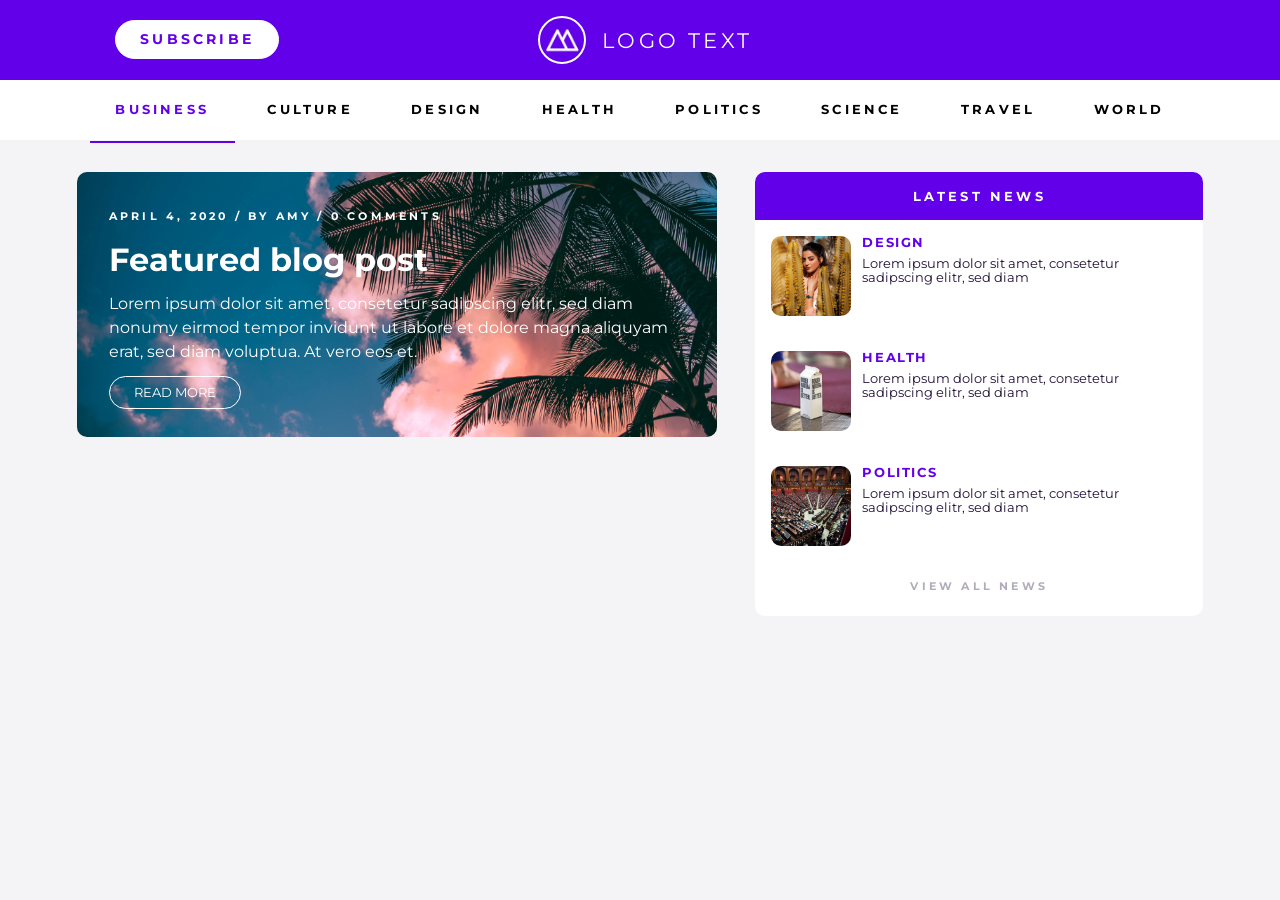
==== blog.html @ 8c1d8719 "content: featured blog post, latest news" ====
<!DOCTYPE html>
<html lang="en" dir="ltr">
  <head>
    <meta charset="utf-8">
    <title></title>
    <link rel="stylesheet" href="blog.css">
    <link href="https://fonts.googleapis.com/css2?family=Montserrat&display=swap" rel="stylesheet">
  </head>
  <body>
    <header>
      <div class="subscribe">
        <a href="#">Subscribe</a>
      </div>
        <div class="logo-text">
          <img id="logo" src="assets/logo.png" alt="logo">
          <h1>Logo Text</h1>
        </div>
    </header>
    <nav>
      <a class="current" href="#">Business</a>
      <a href="#">Culture</a>
      <a href="#">Design</a>
      <a href="#">Health</a>
      <a href="#">Politics</a>
      <a href="#">Science</a>
      <a href="#">Travel</a>
      <a href="#">World</a>
    </nav>
    <div class="content">
      <div class="featured-blog-post">
        <p class="uppercase">April 4, 2020 / By Amy / 0 Comments</p>
        <h2>Featured blog post</h2>
        <p>Lorem ipsum dolor sit amet, consetetur sadipscing elitr, sed diam nonumy eirmod tempor invidunt ut labore et dolore magna aliquyam erat, sed diam voluptua. At vero eos et.</p>
        <a href="#">Read More</a>
      </div>
      <div class="latest-news">
        <h2>Latest News</h2>
        <div class="design">
          <img src="assets/younes-barri-zsHPnX2zstw-unsplash.jpg" alt="">
          <div class="design-content">
            <h3>Design</h3>
            <p>Lorem ipsum dolor sit amet, consetetur sadipscing elitr, sed diam</p>
          </div>
        </div>
        <div class="health">
          <img src="assets/boxed-water-is-better-cXJCpV2Jv1Y-unsplash.jpg" alt="">
          <div class="health-content">
            <h3>Health</h3>
            <p>Lorem ipsum dolor sit amet, consetetur sadipscing elitr, sed diam</p>
          </div
        </div>
        <div class="politics">
          <img src="assets/marco-oriolesi-wqLGlhjr6Og-unsplash.jpg" alt="">
          <div class="politics-content">
            <h3>Politics</h3>
            <p>Lorem ipsum dolor sit amet, consetetur sadipscing elitr, sed diam</p>
          </div>
        </div>
        <a href="#">View all news</a>
      </div>
    </div>
    <footer>

    </footer>
  </body>
</html>
---- blog.css ----
/*==========CSS RESET==========*/
html, body, div, span, applet, object, iframe,
h1, h2, h3, h4, h5, h6, p, blockquote, pre,
a, abbr, acronym, address, big, cite, code,
del, dfn, em, img, ins, kbd, q, s, samp,
small, strike, strong, sub, sup, tt, var,
b, u, i, center,
dl, dt, dd, ol, ul, li,
fieldset, form, label, legend,
table, caption, tbody, tfoot, thead, tr, th, td,
article, aside, canvas, details, embed,
figure, figcaption, footer, header, hgroup,
menu, nav, output, ruby, section, summary,
time, mark, audio, video {
	margin: 0;
	padding: 0;
	border: 0;
	font-size: 100%;
	font: inherit;
	vertical-align: baseline;
}
/* HTML5 display-role reset for older browsers */
article, aside, details, figcaption, figure,
footer, header, hgroup, menu, nav, section {
	display: block;
}
body {
	line-height: 1;
}
ol, ul {
	list-style: none;
}
blockquote, q {
	quotes: none;
}
blockquote:before, blockquote:after,
q:before, q:after {
	content: '';
	content: none;
}
table {
	border-collapse: collapse;
	border-spacing: 0;
}
/*==========OTHER==========*/
* {
	box-sizing: border-box;
}
body {
	font-family: 'Montserrat', sans-serif;
	background-color: #F4F3F5;
	color: #211138;
}
a {
	text-decoration: none;
}
/*==========HEADER==========*/
header {
  background-color: #6200EA;
  height: 80px;
  width: 100vw;
  color: white;
	text-transform: uppercase;
	text-align: center;
	display: table;
	letter-spacing: 0.2rem;
}
.logo-text {
	width: 14rem;
	height: 3rem;
	font-size: 1.3rem;
	position: absolute;
	left: calc(50vw - 7rem);
	top: 16px;
}
#logo {
	height: 3rem;
	width: 3rem;
	border: 2px solid white;
	border-radius: 50%;
	display: inline-block;
	float: left;
	margin-left: 10px;
}
.logo-text h1 {
	display: inline-block;
	float: right;
	margin-top: 15px;
	margin-left: 10px;
}
.subscribe a {
	border: 1px solid white;
	background-color: white;
	border-radius: 2rem;
	padding: 0.7rem 1.5rem;
	font-size: 0.9rem;
	float: left;
	color: #6200EA;
	font-weight: bold;
}
.subscribe {
	position: absolute;
	top: 20px;
	left: 9vw;
}
@media screen and (max-width: 1200px) {
	.subscribe {
		left: 1rem;
	}
}
/*==========NAV==========*/
nav {
	height: 60px;
	width: 100vw;
	text-align: center;
	text-transform: uppercase;
	font-size: 0.8rem;
	padding-top: 1.5rem;
	font-weight: bold;
	letter-spacing: 0.2rem;
	background-color: white;
}
nav a {
	color: black;
	padding: 1.5rem 2vw;
}
.current {
	color: #6200EA;
	border-bottom: 2px solid #6200EA;
}
@media screen and (max-width: 1000px) {
	nav a {
		padding: 1.3rem 1vw;
		letter-spacing: 0.1rem;
		font-size: 0.7rem;
	}
}
/*==========CONTENT==========*/
.content {
	padding-top: 2rem;
	width: 88vw;
	margin: auto;
}
.featured-blog-post {
	background: url("assets/roberto-nickson-5ui0tfMC5ts-unsplash.jpg") center center no-repeat;
	background-size: cover;
	width: 50vw;
	padding: 2rem;
	border-radius: 10px;
	color: white;
	line-height: 1.5rem;
	display: inline-block;
}
.featured-blog-post h2 {
	font-weight: bold;
	font-size: 2rem;
	margin: 1rem 0;
	line-height: 2rem;
}
.featured-blog-post a {
	color: white;
	border: 1px solid white;
	border-radius: 2rem;
	padding: 0.5rem 1.5rem;
	text-transform: uppercase;
	font-size: 0.8rem;
}
.featured-blog-post p {
	margin-bottom: 1rem;
}
.uppercase {
	text-transform: uppercase;
	font-weight: bold;
	font-size: 0.7rem;
	letter-spacing: 0.2rem;
}
.latest-news {
	float: right;
	background-color: white;
	border-radius: 10px;
	width: 35vw;
}
.latest-news img {
	width: 5rem;
	border-radius: 10px;
	display: inline-block;
	margin: 1rem;
	margin-right: 0;
}
.latest-news h2 {
	background-color: #6200EA;
	height: 3rem;
	border-top-left-radius: 10px;
	border-top-right-radius: 10px;
	text-align: center;
	color: white;
	text-transform: uppercase;
	font-size: 0.8rem;
	letter-spacing: 0.2rem;
	font-weight: bold;
	padding-top: 1.2rem;
}
.design-content, .health-content, .politics-content {
	display: inline-block;
	width: calc(35vw - 8rem);
	margin: 1rem 1rem 0 0.7rem;
	font-size: 0.8rem;
	position: absolute;
	top: 0;
	line-height: 0.9rem;
}
.latest-news h3 {
	color: #6200EA;
	text-transform: uppercase;
	font-weight: bold;
	font-size: 0.8rem;
	letter-spacing: 0.1rem;
	margin-bottom: 0.4rem;
}
.design, .health, .politics {
	position: relative;
}
.latest-news a {
	text-align: center;
	display: block;
	margin: 1rem 0 1.5rem;
	text-transform: uppercase;
	font-size: 0.7rem;
	font-weight: bold;
	letter-spacing: 0.2rem;
	color: #B2ACBA;
}
@media screen and (min-width: 1350px) {
	.featured-blog-post {
		margin-left: 7rem;
		width: 45vw;
	}
	.latest-news {
		margin-right: 7rem;
		width: 25vw;
		margin-left: 1rem;
	}
	.latest-news img {
		width: 7rem;
	}
	.design-content, .health-content, .politics-content {
		font-size: 1rem;
		width: calc(25vw - 10rem);
		line-height: 1.1rem;
	}
}
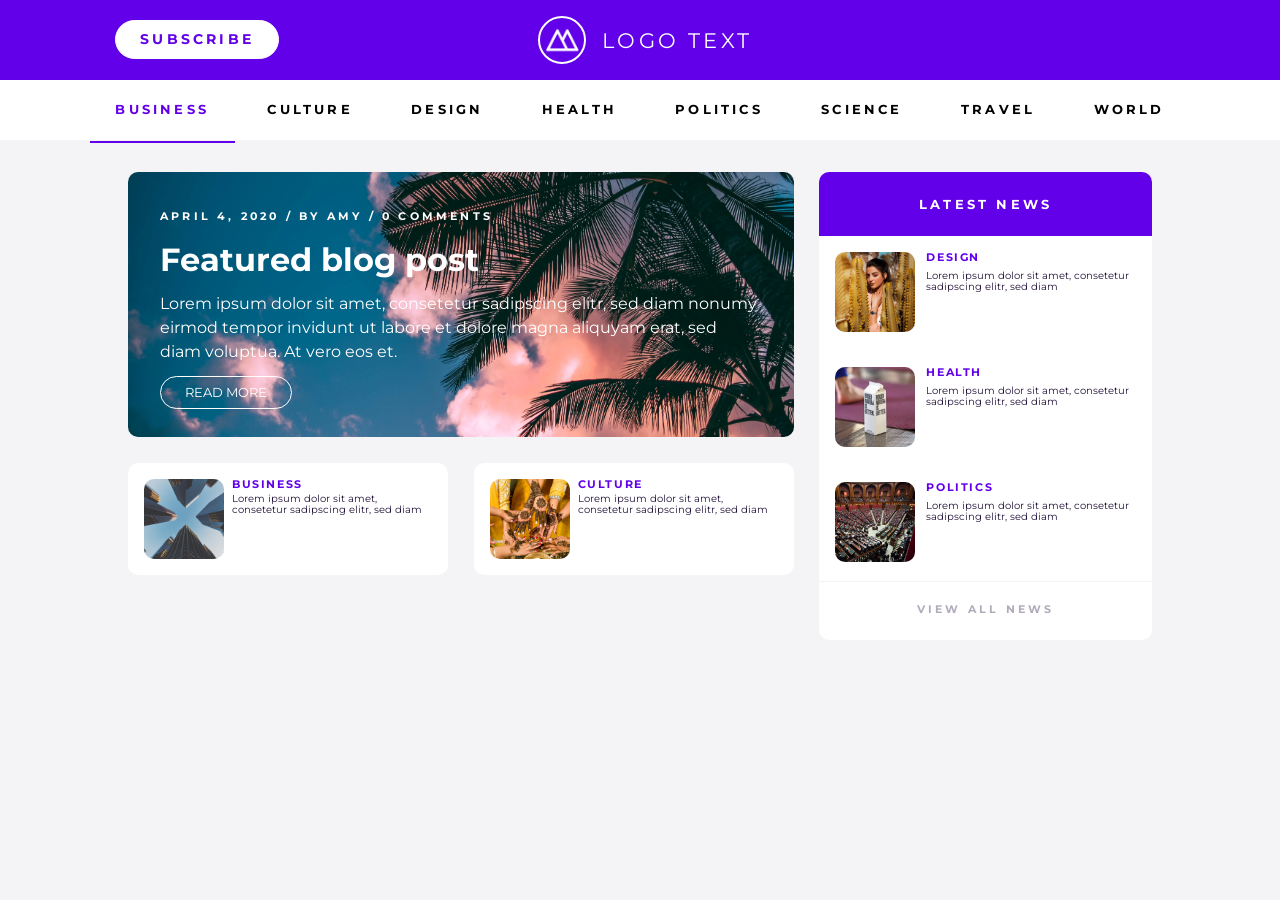
==== commit 9cb15ad7: "Content: Business and Culture" ====
--- a/blog.html
+++ b/blog.html
@@ -59,6 +59,22 @@
         <a href="#">View all news</a>
       </div>
     </div>
+    <div class="business-culture">
+      <div class="business">
+        <img src="assets/samson-ZGjbiukp_-A-unsplash.jpg" alt="">
+        <div class="business-content">
+          <h3>Business</h3>
+          <p>Lorem ipsum dolor sit amet, consetetur sadipscing elitr, sed diam</p>
+        </div>
+      </div>
+      <div class="culture">
+        <img src="assets/vitaliy-lyubezhanin-gfVofr15ICc-unsplash.jpg" alt="">
+        <div class="culture-content">
+          <h3>Culture</h3>
+          <p>Lorem ipsum dolor sit amet, consetetur sadipscing elitr, sed diam</p>
+        </div>
+      </div>
+    </div>
     <footer>
 
     </footer>
--- a/blog.css
+++ b/blog.css
@@ -138,13 +138,13 @@
 /*==========CONTENT==========*/
 .content {
 	padding-top: 2rem;
-	width: 88vw;
+	width: 80vw;
 	margin: auto;
 }
 .featured-blog-post {
 	background: url("assets/roberto-nickson-5ui0tfMC5ts-unsplash.jpg") center center no-repeat;
 	background-size: cover;
-	width: 50vw;
+	width: 52vw;
 	padding: 2rem;
 	border-radius: 10px;
 	color: white;
@@ -178,7 +178,7 @@
 	float: right;
 	background-color: white;
 	border-radius: 10px;
-	width: 35vw;
+	width: 26vw;
 }
 .latest-news img {
 	width: 5rem;
@@ -189,7 +189,7 @@
 }
 .latest-news h2 {
 	background-color: #6200EA;
-	height: 3rem;
+	height: 4rem;
 	border-top-left-radius: 10px;
 	border-top-right-radius: 10px;
 	text-align: center;
@@ -198,22 +198,22 @@
 	font-size: 0.8rem;
 	letter-spacing: 0.2rem;
 	font-weight: bold;
-	padding-top: 1.2rem;
+	padding-top: 1.7rem;
 }
 .design-content, .health-content, .politics-content {
 	display: inline-block;
 	width: calc(35vw - 8rem);
 	margin: 1rem 1rem 0 0.7rem;
-	font-size: 0.8rem;
+	font-size: 0.6rem;
 	position: absolute;
 	top: 0;
-	line-height: 0.9rem;
+	line-height: 0.7rem;
 }
 .latest-news h3 {
 	color: #6200EA;
 	text-transform: uppercase;
 	font-weight: bold;
-	font-size: 0.8rem;
+	font-size: 0.7rem;
 	letter-spacing: 0.1rem;
 	margin-bottom: 0.4rem;
 }
@@ -223,29 +223,91 @@
 .latest-news a {
 	text-align: center;
 	display: block;
-	margin: 1rem 0 1.5rem;
+	margin: 0 0 1.5rem;
 	text-transform: uppercase;
 	font-size: 0.7rem;
 	font-weight: bold;
 	letter-spacing: 0.2rem;
 	color: #B2ACBA;
+	border-top: 1px solid #F4F3F5;
+	padding-top: 1.4rem;
+}
+.latest-news p {
+	width: calc(26vw - 8rem);
+}
+.business-culture {
+	width: 52vw;
+	margin-top: 2vw;
+}
+.business, .culture {
+	background-color: #FFFFFF;
+	width: 25vw;
+	height: 7rem;
+	display: inline-block;
+	padding: 1rem;
+	border-radius: 10px;
+	position: relative;
+}
+.business-content, .culture-content {
+	display: inline-block;
+	width: calc(25vw - 8rem);
+	position: absolute;
+	top: 1rem;
+	font-size: 0.6rem;
+	margin-left: 0.5rem;
+	line-height: 0.7rem;
+}
+.culture {
+	float: right;
+}
+.business img, .culture img {
+	width: 5rem;
+	border-radius: 10px;
+	display: inline-block;
+}
+.business-culture h3 {
+	color: #6200EA;
+	text-transform: uppercase;
+	font-weight: bold;
+	font-size: 0.7rem;
+	letter-spacing: 0.1rem;
+	margin-bottom: 0.2rem;
 }
 @media screen and (min-width: 1350px) {
+	.content {
+		width: 67vw;
+	}
 	.featured-blog-post {
-		margin-left: 7rem;
-		width: 45vw;
+		width: 44vw;
 	}
 	.latest-news {
-		margin-right: 7rem;
-		width: 25vw;
-		margin-left: 1rem;
-	}
-	.latest-news img {
+		width: 22vw
+	}
+	.latest-news img, .business-culture img {
 		width: 7rem;
+	}
+	.latest-news p {
+		width: calc(22vw - 10rem);
 	}
 	.design-content, .health-content, .politics-content {
 		font-size: 1rem;
-		width: calc(25vw - 10rem);
-		line-height: 1.1rem;
-	}
-}
+		line-height: 1.2rem;
+	}
+	.business-culture {
+		width: 44vw;
+		margin-top: 1vw;
+	}
+	.business, .culture {
+		width: 21vw;
+		height: 9rem;
+	}
+	.business-content, .culture-content {
+		width: calc(21vw - 10rem);
+		font-size: 1rem;
+		line-height: 1.2rem;
+	}
+	.latest-news h3, .business-culture h3 {
+		font-size: 0.8rem;
+		margin-bottom: 1rem;
+	}
+}
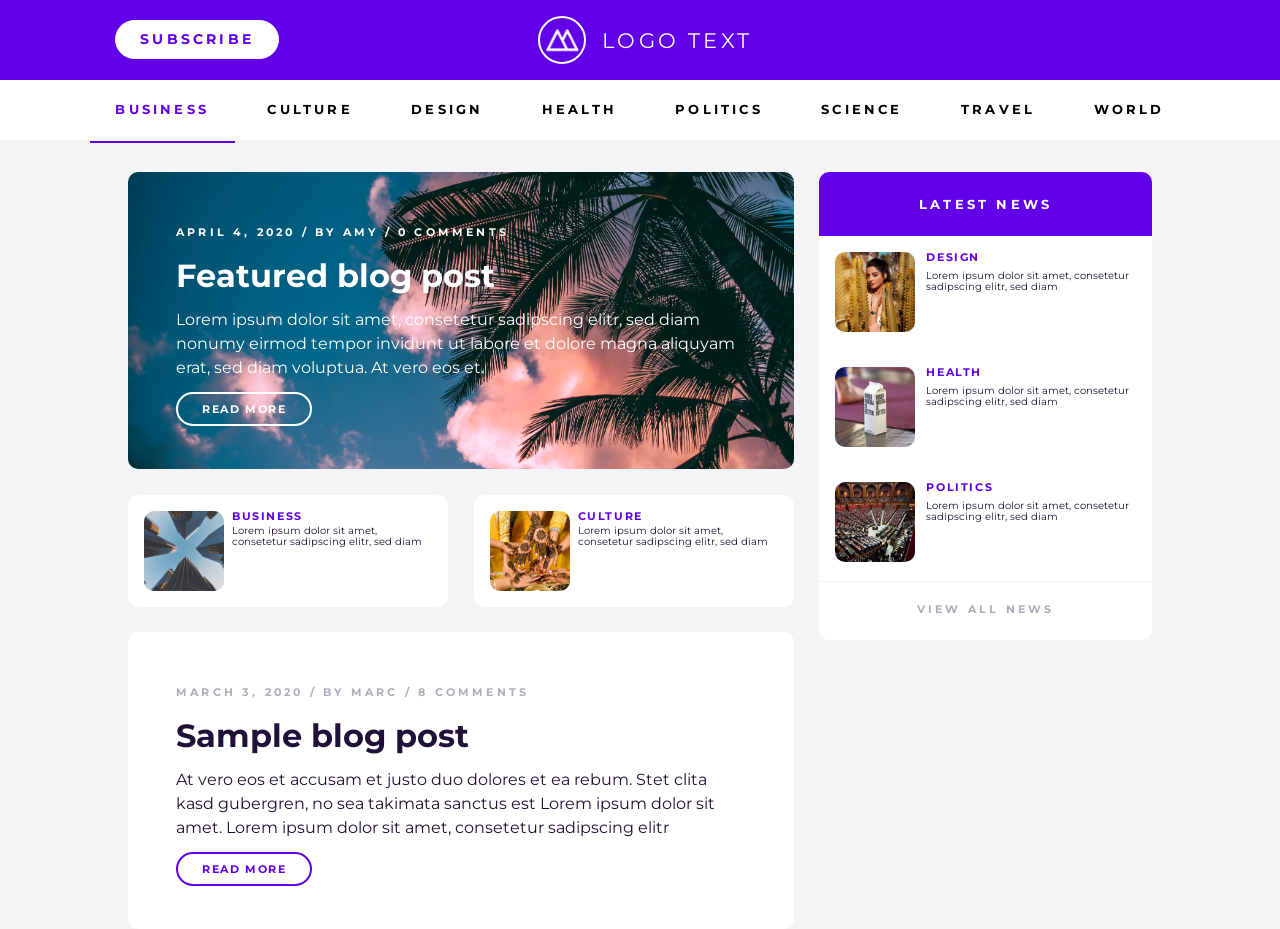
==== commit 70bbcbcb: "Content: Sample blog post" ====
--- a/blog.html
+++ b/blog.html
@@ -75,6 +75,12 @@
         </div>
       </div>
     </div>
+    <div class="sample-blog">
+      <p class="uppercase">March 3, 2020 / by Marc / 8 Comments</p>
+      <h2>Sample blog post</h2>
+      <p>At vero eos et accusam et justo duo dolores et ea rebum. Stet clita kasd gubergren, no sea takimata sanctus est Lorem ipsum dolor sit amet. Lorem ipsum dolor sit amet, consetetur sadipscing elitr</p>
+      <a href="#">Read More</a>
+    </div>
     <footer>
 
     </footer>
--- a/blog.css
+++ b/blog.css
@@ -141,11 +141,12 @@
 	width: 80vw;
 	margin: auto;
 }
+	/*-----FEATURED BLOG POST-----*/
 .featured-blog-post {
 	background: url("assets/roberto-nickson-5ui0tfMC5ts-unsplash.jpg") center center no-repeat;
 	background-size: cover;
 	width: 52vw;
-	padding: 2rem;
+	padding: 3rem;
 	border-radius: 10px;
 	color: white;
 	line-height: 1.5rem;
@@ -159,11 +160,13 @@
 }
 .featured-blog-post a {
 	color: white;
-	border: 1px solid white;
+	border: 2px solid white;
 	border-radius: 2rem;
 	padding: 0.5rem 1.5rem;
 	text-transform: uppercase;
-	font-size: 0.8rem;
+	font-size: 0.7rem;
+	font-weight: bold;
+	letter-spacing: 0.1rem;
 }
 .featured-blog-post p {
 	margin-bottom: 1rem;
@@ -174,6 +177,7 @@
 	font-size: 0.7rem;
 	letter-spacing: 0.2rem;
 }
+		/*-----LATEST NEWS-----*/
 .latest-news {
 	float: right;
 	background-color: white;
@@ -235,6 +239,7 @@
 .latest-news p {
 	width: calc(26vw - 8rem);
 }
+		/*-----BUSINESS AND CULTURE-----*/
 .business-culture {
 	width: 52vw;
 	margin-top: 2vw;
@@ -273,11 +278,44 @@
 	letter-spacing: 0.1rem;
 	margin-bottom: 0.2rem;
 }
+		/*-----SAMPLE BLOG POST-----*/
+.sample-blog {
+	background-color: white;
+	border-radius: 10px;
+	padding: 3rem;
+	width: 52vw;
+	margin-top: 2vw;
+	line-height: 1.5rem;
+	display: inline-block;
+}
+.sample-blog h2 {
+	font-weight: bold;
+	font-size: 2rem;
+	margin: 1rem 0;
+	line-height: 2rem;
+}
+.sample-blog a {
+	color: #6200EA;
+	border: 2px solid #6200EA;
+	border-radius: 2rem;
+	padding: 0.5rem 1.5rem;
+	text-transform: uppercase;
+	font-size: 0.7rem;
+	font-weight: bold;
+	letter-spacing: 0.1rem;
+}
+.sample-blog p {
+	margin-bottom: 1rem;
+}
+.sample-blog .uppercase {
+	color: #B2ACBA;
+}
+		/*-----MEDIA QUERY-----*/
 @media screen and (min-width: 1350px) {
 	.content {
 		width: 67vw;
 	}
-	.featured-blog-post {
+	.featured-blog-post, .sample-blog {
 		width: 44vw;
 	}
 	.latest-news {
@@ -290,24 +328,33 @@
 		width: calc(22vw - 10rem);
 	}
 	.design-content, .health-content, .politics-content {
-		font-size: 1rem;
-		line-height: 1.2rem;
+		font-size: 0.9rem;
+		line-height: 1.1rem;
 	}
 	.business-culture {
 		width: 44vw;
 		margin-top: 1vw;
 	}
 	.business, .culture {
-		width: 21vw;
+		width: 21.5vw;
 		height: 9rem;
 	}
 	.business-content, .culture-content {
 		width: calc(21vw - 10rem);
-		font-size: 1rem;
-		line-height: 1.2rem;
+		font-size: 0.9rem;
+		line-height: 1.1rem;
 	}
 	.latest-news h3, .business-culture h3 {
 		font-size: 0.8rem;
 		margin-bottom: 1rem;
 	}
-}
+	.sample-blog {
+		margin-top: 1vw;
+	}
+}
+@media screen and (min-width: 1733px) {
+	.design-content, .health-content, .politics-content, .business-content, .culture-content {
+		font-size: 1rem;
+		line-height: 1.2rem;
+	}
+}
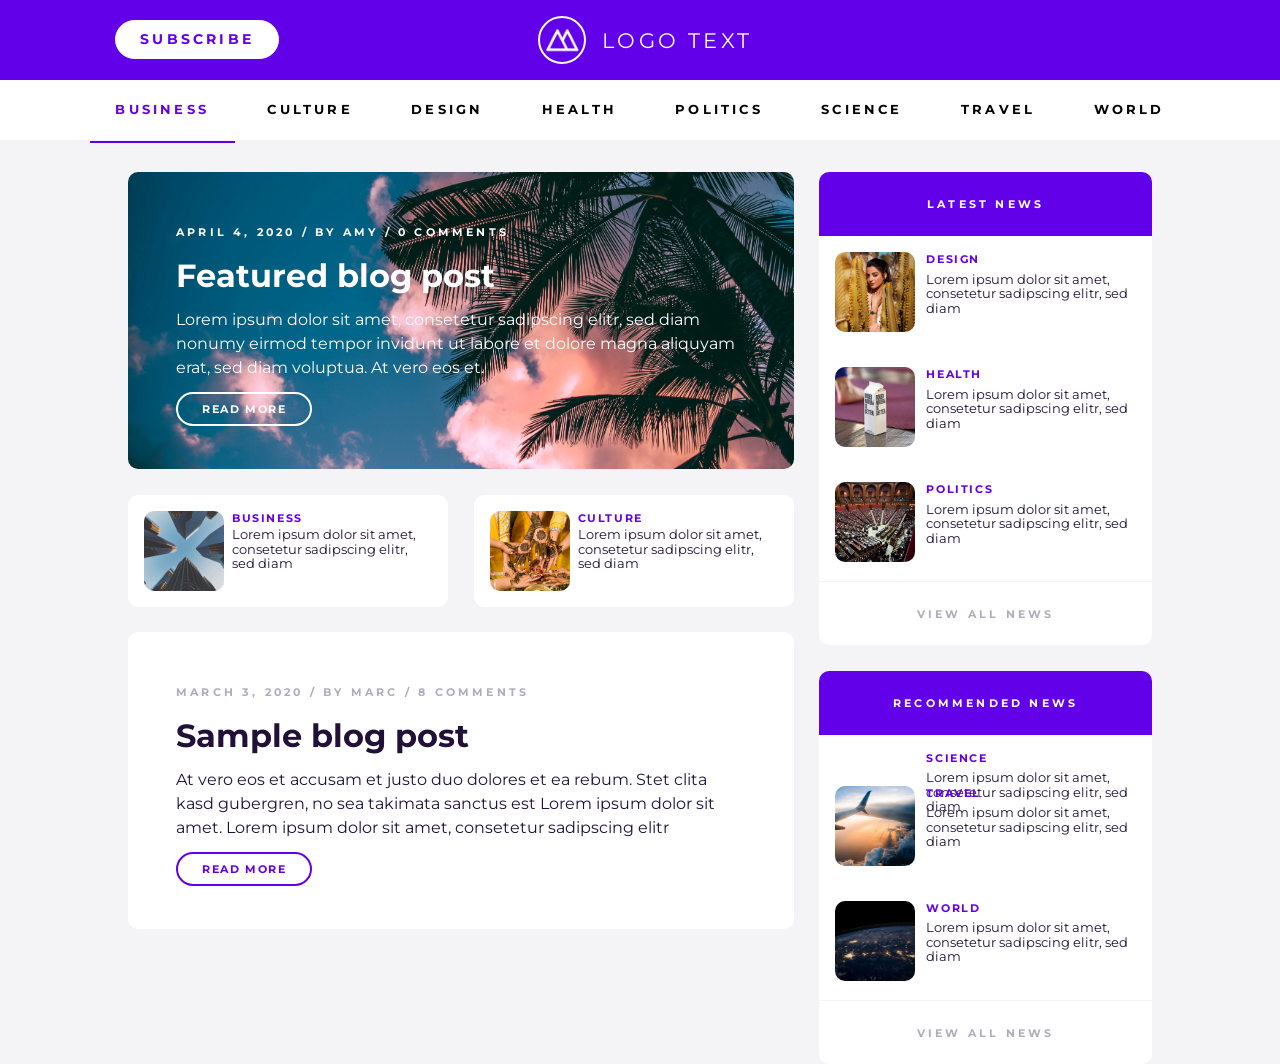
==== commit cf686c05: "Content: Recommended News" ====
--- a/blog.html
+++ b/blog.html
@@ -81,6 +81,32 @@
       <p>At vero eos et accusam et justo duo dolores et ea rebum. Stet clita kasd gubergren, no sea takimata sanctus est Lorem ipsum dolor sit amet. Lorem ipsum dolor sit amet, consetetur sadipscing elitr</p>
       <a href="#">Read More</a>
     </div>
+    <div class="recommended-news">
+      <h2>Recommended News</h2>
+      <div class="science">
+        <img src="assets/hal-gatewood-OgvqXGL7XO4-unsplash.jpg" alt="">
+        <div class="science-content">
+          <h3>Science</h3>
+          <p>Lorem ipsum dolor sit amet, consetetur sadipscing elitr, sed diam</p>
+        </div>
+      </div>
+      <div class="travel">
+        <img src="assets/tom-barrett-M0AWNxnLaMw-unsplash.jpg" alt="">
+        <div class="travel-content">
+          <h3>Travel</h3>
+          <p>Lorem ipsum dolor sit amet, consetetur sadipscing elitr, sed diam</p>
+        </div
+      </div>
+      <div class="world">
+        <img src="assets/nasa-Q1p7bh3SHj8-unsplash.jpg" alt="">
+        <div class="world-content">
+          <h3>World</h3>
+          <p>Lorem ipsum dolor sit amet, consetetur sadipscing elitr, sed diam</p>
+        </div>
+      </div>
+      <a href="#">View all news</a>
+    </div>
+  </div>
     <footer>
 
     </footer>
--- a/blog.css
+++ b/blog.css
@@ -199,7 +199,7 @@
 	text-align: center;
 	color: white;
 	text-transform: uppercase;
-	font-size: 0.8rem;
+	font-size: 0.7rem;
 	letter-spacing: 0.2rem;
 	font-weight: bold;
 	padding-top: 1.7rem;
@@ -208,10 +208,10 @@
 	display: inline-block;
 	width: calc(35vw - 8rem);
 	margin: 1rem 1rem 0 0.7rem;
-	font-size: 0.6rem;
+	font-size: 0.8rem;
 	position: absolute;
 	top: 0;
-	line-height: 0.7rem;
+	line-height: 0.9rem;
 }
 .latest-news h3 {
 	color: #6200EA;
@@ -225,16 +225,18 @@
 	position: relative;
 }
 .latest-news a {
-	text-align: center;
+	height: 4rem;
 	display: block;
-	margin: 0 0 1.5rem;
-	text-transform: uppercase;
-	font-size: 0.7rem;
-	font-weight: bold;
-	letter-spacing: 0.2rem;
+	border-bottom-left-radius: 10px;
+	border-bottom-right-radius: 10px;
+	text-align: center;
 	color: #B2ACBA;
+	text-transform: uppercase;
+	font-size: 0.7rem;
+	letter-spacing: 0.2rem;
+	font-weight: bold;
+	padding-top: 1.7rem;
 	border-top: 1px solid #F4F3F5;
-	padding-top: 1.4rem;
 }
 .latest-news p {
 	width: calc(26vw - 8rem);
@@ -243,6 +245,7 @@
 .business-culture {
 	width: 52vw;
 	margin-top: 2vw;
+	float: left;
 }
 .business, .culture {
 	background-color: #FFFFFF;
@@ -258,9 +261,9 @@
 	width: calc(25vw - 8rem);
 	position: absolute;
 	top: 1rem;
-	font-size: 0.6rem;
+	font-size: 0.8rem;
 	margin-left: 0.5rem;
-	line-height: 0.7rem;
+	line-height: 0.9rem;
 }
 .culture {
 	float: right;
@@ -287,6 +290,7 @@
 	margin-top: 2vw;
 	line-height: 1.5rem;
 	display: inline-block;
+	float: left;
 }
 .sample-blog h2 {
 	font-weight: bold;
@@ -309,6 +313,72 @@
 }
 .sample-blog .uppercase {
 	color: #B2ACBA;
+}
+		/*-----RECOMMENDED NEWS-----*/
+.recommended-news {
+	display: inline-block;
+	float: right;
+	background-color: white;
+	border-radius: 10px;
+	width: 26vw;
+	margin-top: 2vw;
+}
+.recommended-news img {
+	width: 5rem;
+	border-radius: 10px;
+	display: inline-block;
+	margin: 1rem;
+	margin-right: 0;
+}
+.recommended-news h2 {
+	background-color: #6200EA;
+	height: 4rem;
+	border-top-left-radius: 10px;
+	border-top-right-radius: 10px;
+	text-align: center;
+	color: white;
+	text-transform: uppercase;
+	font-size: 0.7rem;
+	letter-spacing: 0.2rem;
+	font-weight: bold;
+	padding-top: 1.7rem;
+}
+.science-content, .travel-content, .world-content {
+	display: inline-block;
+	width: calc(35vw - 8rem);
+	margin: 1rem 1rem 0 0.7rem;
+	font-size: 0.8rem;
+	position: absolute;
+	top: 0;
+	line-height: 0.9rem;
+}
+.recommended-news h3 {
+	color: #6200EA;
+	text-transform: uppercase;
+	font-weight: bold;
+	font-size: 0.7rem;
+	letter-spacing: 0.1rem;
+	margin-bottom: 0.4rem;
+}
+.science, .travel, .world {
+	position: relative;
+}
+.recommended-news a {
+	height: 4rem;
+	display: block;
+	border-bottom-left-radius: 10px;
+	border-bottom-right-radius: 10px;
+	text-align: center;
+	color: #B2ACBA;
+	text-transform: uppercase;
+	font-size: 0.7rem;
+	letter-spacing: 0.2rem;
+	font-weight: bold;
+	padding-top: 1.7rem;
+	border-top: 1px solid #F4F3F5;
+}
+.recommended-news p {
+	width: calc(26vw - 8rem);
 }
 		/*-----MEDIA QUERY-----*/
 @media screen and (min-width: 1350px) {
@@ -318,16 +388,16 @@
 	.featured-blog-post, .sample-blog {
 		width: 44vw;
 	}
-	.latest-news {
+	.latest-news, .recommended-news {
 		width: 22vw
 	}
-	.latest-news img, .business-culture img {
+	.latest-news img, .business-culture img, .recommended-news img {
 		width: 7rem;
 	}
-	.latest-news p {
+	.latest-news p, .recommended-news p {
 		width: calc(22vw - 10rem);
 	}
-	.design-content, .health-content, .politics-content {
+	.design-content, .health-content, .politics-content, .science-content, .travel-content, .world-content, {
 		font-size: 0.9rem;
 		line-height: 1.1rem;
 	}
@@ -344,16 +414,16 @@
 		font-size: 0.9rem;
 		line-height: 1.1rem;
 	}
-	.latest-news h3, .business-culture h3 {
+	.latest-news h3, .business-culture h3, .recommended-news h3 {
 		font-size: 0.8rem;
 		margin-bottom: 1rem;
 	}
-	.sample-blog {
+	.sample-blog, .recommended-news {
 		margin-top: 1vw;
 	}
 }
 @media screen and (min-width: 1733px) {
-	.design-content, .health-content, .politics-content, .business-content, .culture-content {
+	.design-content, .health-content, .politics-content, .business-content, .culture-content, .science-content, .travel-content, .world-content {
 		font-size: 1rem;
 		line-height: 1.2rem;
 	}
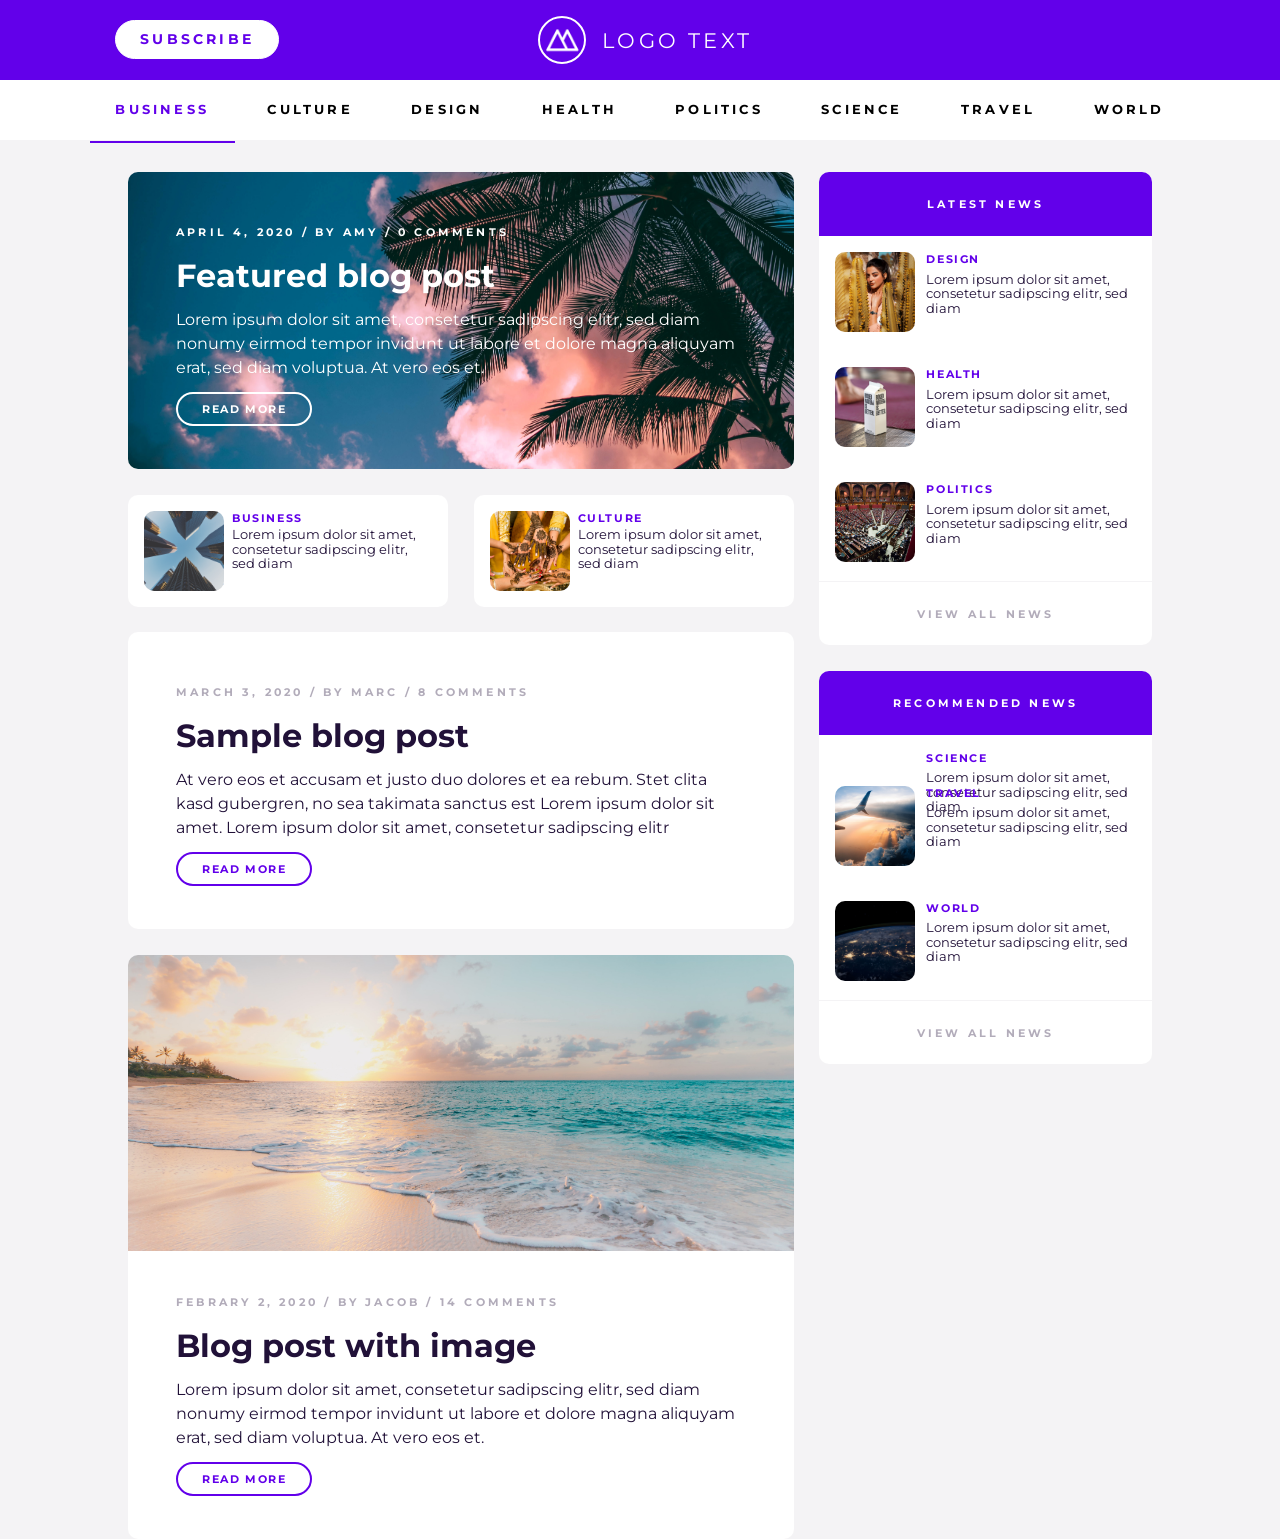
==== commit a67ec5fd: "Content: Blog post with image" ====
--- a/blog.html
+++ b/blog.html
@@ -107,6 +107,13 @@
       <a href="#">View all news</a>
     </div>
   </div>
+  <div class="blog-img">
+    <img src="assets/sean-o-KMn4VEeEPR8-unsplash.jpg" alt="">
+    <p class="uppercase">Febrary 2, 2020 / by Jacob / 14 Comments</p>
+    <h2>Blog post with image</h2>
+    <p>Lorem ipsum dolor sit amet, consetetur sadipscing elitr, sed diam nonumy eirmod tempor invidunt ut labore et dolore magna aliquyam erat, sed diam voluptua. At vero eos et.</p>
+    <a href="#">Read More</a>
+  </div>
     <footer>
 
     </footer>
--- a/blog.css
+++ b/blog.css
@@ -380,12 +380,52 @@
 .recommended-news p {
 	width: calc(26vw - 8rem);
 }
+		/*-----BLOG POST WITH IMAGE-----*/
+		.blog-img {
+			background-color: white;
+			border-radius: 10px;
+			width: 52vw;
+			margin-top: 2vw;
+			line-height: 1.5rem;
+			display: inline-block;
+			float: left;
+			padding-bottom: 3rem;
+		}
+		.blog-img h2 {
+			font-weight: bold;
+			font-size: 2rem;
+			margin: 1rem 3rem;
+			line-height: 2rem;
+		}
+		.blog-img a {
+			color: #6200EA;
+			border: 2px solid #6200EA;
+			border-radius: 2rem;
+			padding: 0.5rem 1.5rem;
+			text-transform: uppercase;
+			font-size: 0.7rem;
+			font-weight: bold;
+			letter-spacing: 0.1rem;
+			margin: 0 3rem;
+		}
+		.blog-img p {
+			margin: 0 3rem 1rem;
+		}
+		.blog-img .uppercase {
+			color: #B2ACBA;
+		}
+		.blog-img img {
+			width: 52vw;
+			border-top-left-radius: 10px;
+			border-top-right-radius: 10px;
+			margin-bottom: 2rem;
+		}
 		/*-----MEDIA QUERY-----*/
 @media screen and (min-width: 1350px) {
 	.content {
 		width: 67vw;
 	}
-	.featured-blog-post, .sample-blog {
+	.featured-blog-post, .sample-blog, .blog-img, .blog-img img {
 		width: 44vw;
 	}
 	.latest-news, .recommended-news {
@@ -418,7 +458,7 @@
 		font-size: 0.8rem;
 		margin-bottom: 1rem;
 	}
-	.sample-blog, .recommended-news {
+	.sample-blog, .recommended-news, .blog-img {
 		margin-top: 1vw;
 	}
 }
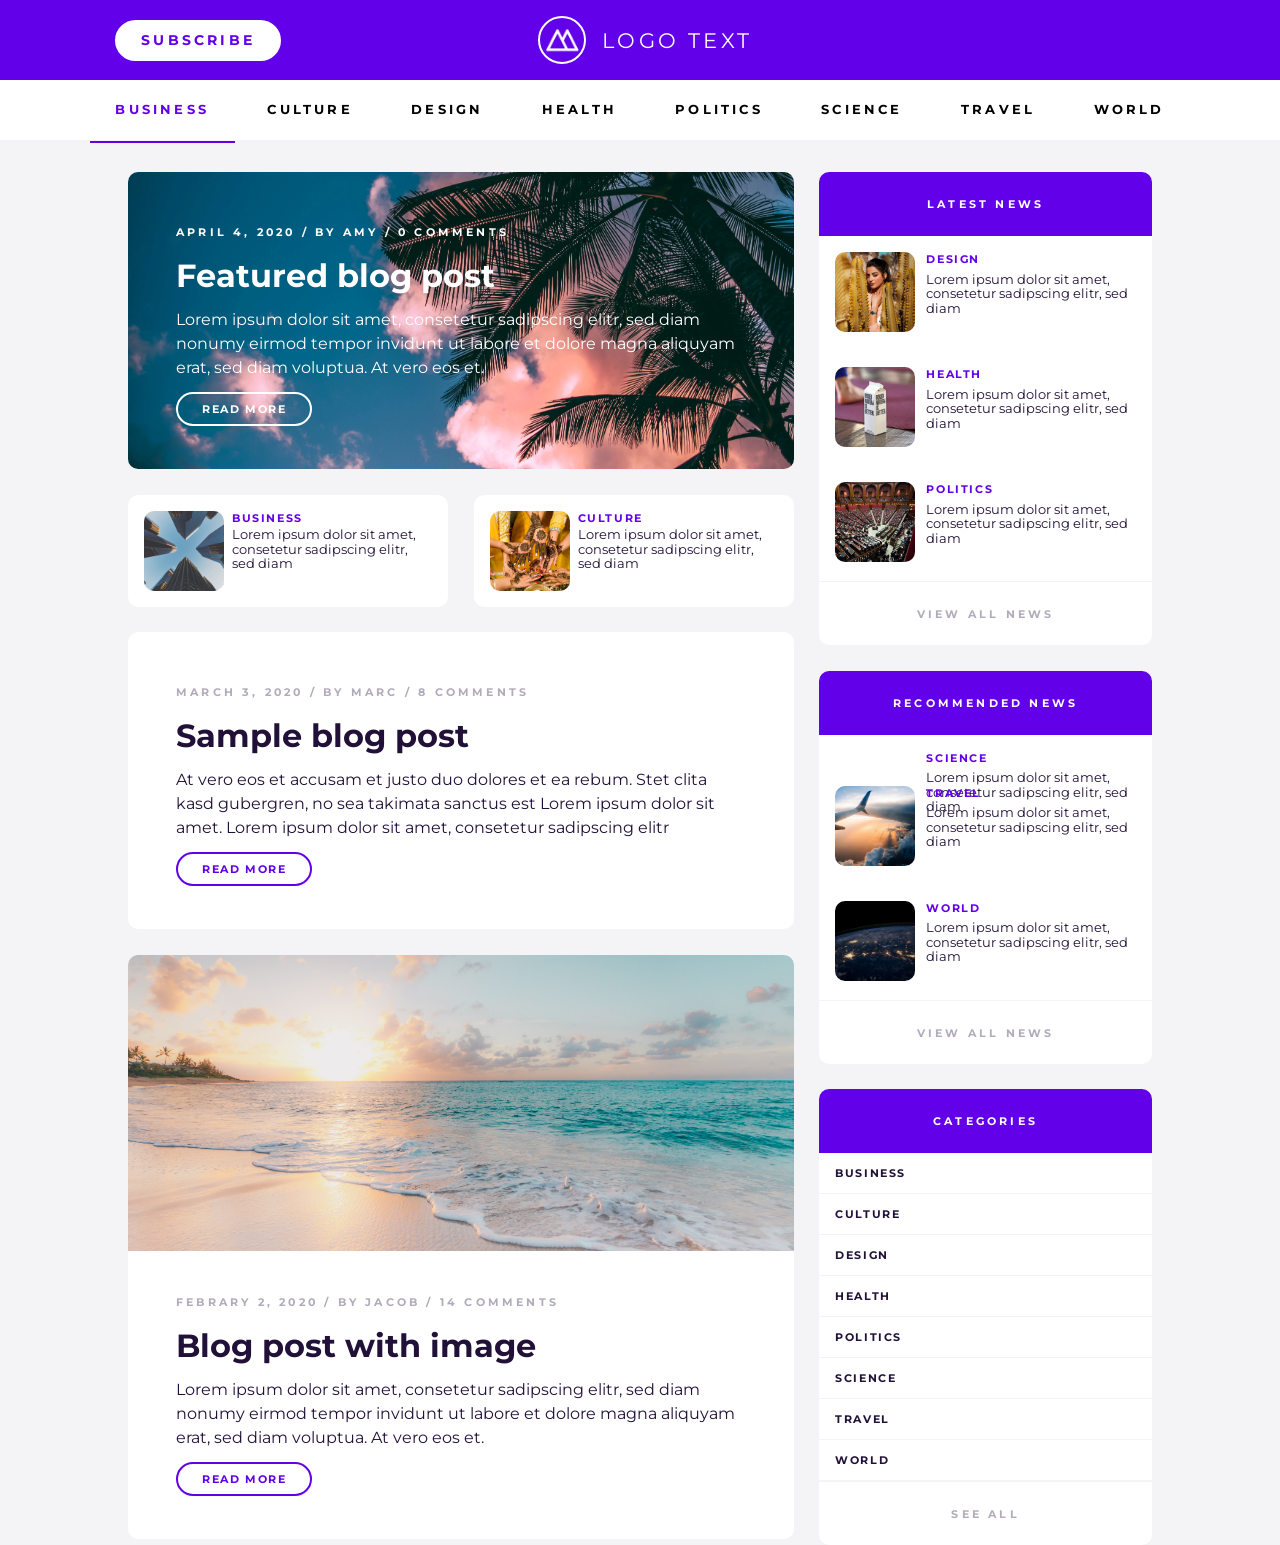
==== commit ebf8f932: "Content: Categories" ====
--- a/blog.html
+++ b/blog.html
@@ -114,6 +114,20 @@
     <p>Lorem ipsum dolor sit amet, consetetur sadipscing elitr, sed diam nonumy eirmod tempor invidunt ut labore et dolore magna aliquyam erat, sed diam voluptua. At vero eos et.</p>
     <a href="#">Read More</a>
   </div>
+  <div class="categories">
+    <h2>Categories</h2>
+    <ul>
+      <li>Business</li>
+      <li>Culture</li>
+      <li>Design</li>
+      <li>Health</li>
+      <li>Politics</li>
+      <li>Science</li>
+      <li>Travel</li>
+      <li>World</li>
+    </ul>
+    <a href="#">See All</a>
+  </div>
     <footer>
 
     </footer>
--- a/blog.css
+++ b/blog.css
@@ -89,7 +89,7 @@
 	margin-left: 10px;
 }
 .subscribe a {
-	border: 1px solid white;
+	border: 2px solid white;
 	background-color: white;
 	border-radius: 2rem;
 	padding: 0.7rem 1.5rem;
@@ -103,6 +103,12 @@
 	top: 20px;
 	left: 9vw;
 }
+.subscribe a:hover {
+	background-color: #6200EA;
+	color: white;
+	transition: 0.1s ease-in-out;
+}
+		/*-----MEDIA QUERY-----*/
 @media screen and (max-width: 1200px) {
 	.subscribe {
 		left: 1rem;
@@ -128,6 +134,16 @@
 	color: #6200EA;
 	border-bottom: 2px solid #6200EA;
 }
+nav a:hover {
+	color: rgb(100,100,100);
+	transition: 0.1s ease-in-out;
+	border-bottom: 2px solid rgb(100,100,100);
+}
+.current:hover {
+	color: #6200EA;
+	border-bottom: 2px solid #6200EA;
+}
+		/*-----MEDIA QUERY-----*/
 @media screen and (max-width: 1000px) {
 	nav a {
 		padding: 1.3rem 1vw;
@@ -176,6 +192,11 @@
 	font-weight: bold;
 	font-size: 0.7rem;
 	letter-spacing: 0.2rem;
+}
+.featured-blog-post a:hover {
+	color: black;
+	background-color: white;
+	transition: 0.1s ease-in-out;
 }
 		/*-----LATEST NEWS-----*/
 .latest-news {
@@ -241,6 +262,10 @@
 .latest-news p {
 	width: calc(26vw - 8rem);
 }
+.latest-news a:hover {
+	color: black;
+	transition: 0.1s ease-in-out;
+}
 		/*-----BUSINESS AND CULTURE-----*/
 .business-culture {
 	width: 52vw;
@@ -313,6 +338,11 @@
 }
 .sample-blog .uppercase {
 	color: #B2ACBA;
+}
+.sample-blog a:hover {
+	color: white;
+	background-color: #6200EA;
+	transition: 0.1s ease-in-out;
 }
 		/*-----RECOMMENDED NEWS-----*/
 .recommended-news {
@@ -379,6 +409,10 @@
 }
 .recommended-news p {
 	width: calc(26vw - 8rem);
+}
+.recommended-news a:hover {
+	color: black;
+	transition: 0.1s ease-in-out;
 }
 		/*-----BLOG POST WITH IMAGE-----*/
 		.blog-img {
@@ -420,6 +454,63 @@
 			border-top-right-radius: 10px;
 			margin-bottom: 2rem;
 		}
+		.blog-img a:hover {
+			color: white;
+			background-color: #6200EA;
+			transition: 0.1s ease-in-out;
+		}
+		/*-----CATEGORIES-----*/
+		.categories {
+			display: inline-block;
+			float: right;
+			background-color: white;
+			border-radius: 10px;
+			width: 26vw;
+			margin-top: 2vw;
+		}
+		.categories h2 {
+			background-color: #6200EA;
+			height: 4rem;
+			border-top-left-radius: 10px;
+			border-top-right-radius: 10px;
+			text-align: center;
+			color: white;
+			text-transform: uppercase;
+			font-size: 0.7rem;
+			letter-spacing: 0.2rem;
+			font-weight: bold;
+			padding-top: 1.7rem;
+		}
+		.categories a {
+			height: 4rem;
+			display: block;
+			border-bottom-left-radius: 10px;
+			border-bottom-right-radius: 10px;
+			text-align: center;
+			color: #B2ACBA;
+			text-transform: uppercase;
+			font-size: 0.7rem;
+			letter-spacing: 0.2rem;
+			font-weight: bold;
+			padding-top: 1.7rem;
+			border-top: 1px solid #F4F3F5;
+		}
+		.categories a:hover {
+			color: black;
+			transition: 0.1s ease-in-out;
+		}
+		.categories li {
+			font-weight: bold;
+			letter-spacing: 0.1rem;
+			font-size: 0.7rem;
+			line-height: 2.5rem;
+			text-transform: uppercase;
+			padding-left: 1rem;
+			border-bottom: 1px solid #F4F3F5;
+		}
+		.categories li:hover {
+			background-color: rgb(240,240,240)
+		}
 		/*-----MEDIA QUERY-----*/
 @media screen and (min-width: 1350px) {
 	.content {
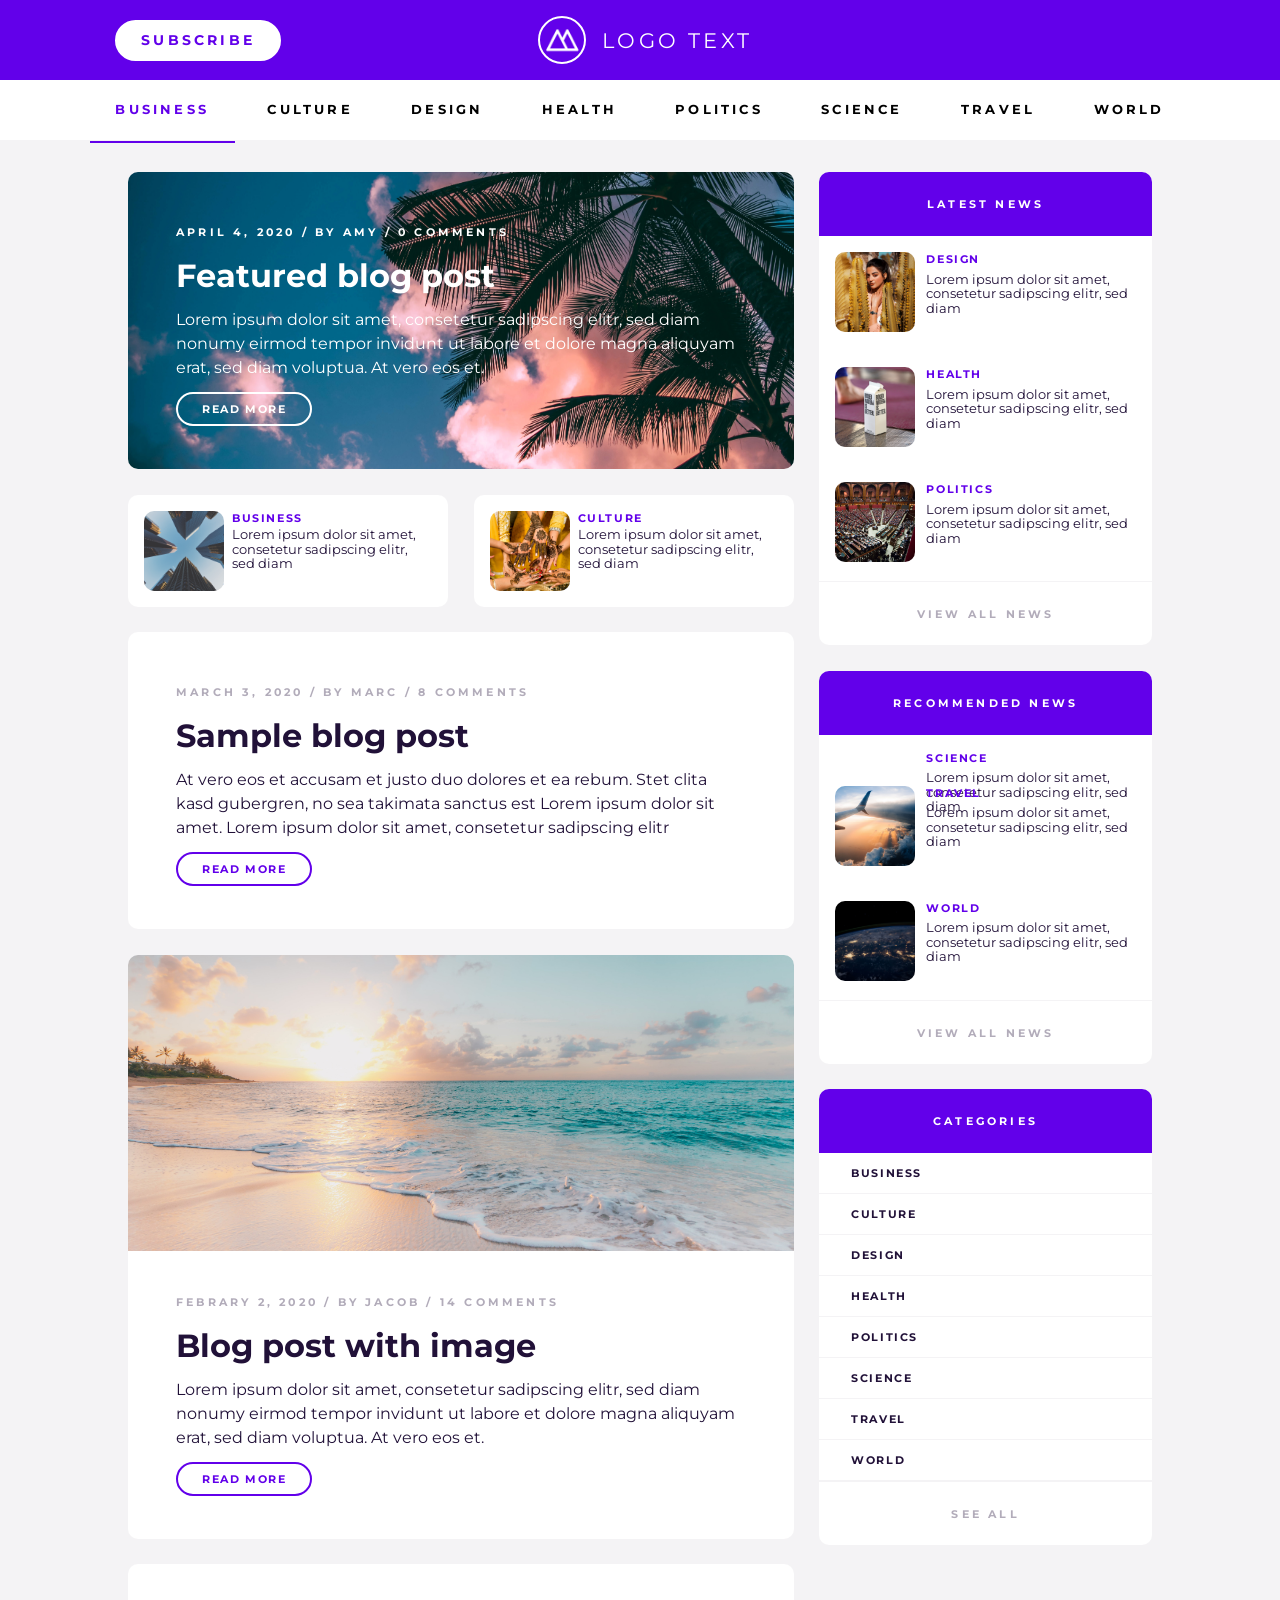
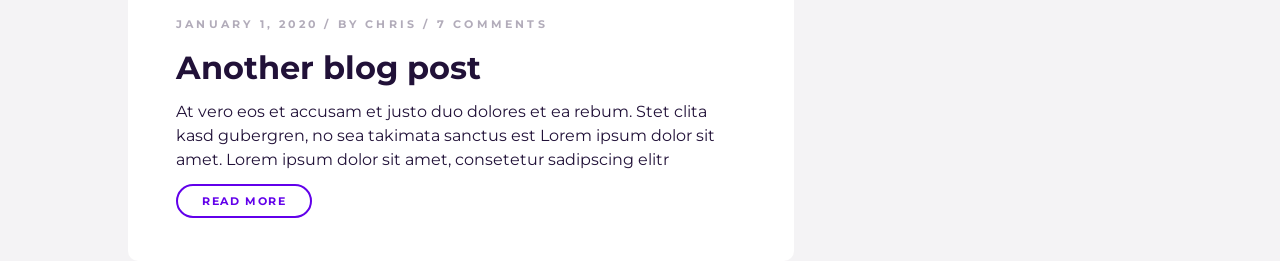
==== commit 22bc586b: "Content: Another Blog Post" ====
--- a/blog.html
+++ b/blog.html
@@ -128,6 +128,12 @@
     </ul>
     <a href="#">See All</a>
   </div>
+  <div class="another-blog">
+    <p class="uppercase">January 1, 2020 / by Chris / 7 Comments</p>
+    <h2>Another blog post</h2>
+    <p>At vero eos et accusam et justo duo dolores et ea rebum. Stet clita kasd gubergren, no sea takimata sanctus est Lorem ipsum dolor sit amet. Lorem ipsum dolor sit amet, consetetur sadipscing elitr</p>
+    <a href="#">Read More</a>
+  </div>
     <footer>
 
     </footer>
--- a/blog.css
+++ b/blog.css
@@ -459,7 +459,7 @@
 			background-color: #6200EA;
 			transition: 0.1s ease-in-out;
 		}
-		/*-----CATEGORIES-----*/
+	/*-----CATEGORIES-----*/
 		.categories {
 			display: inline-block;
 			float: right;
@@ -505,21 +505,59 @@
 			font-size: 0.7rem;
 			line-height: 2.5rem;
 			text-transform: uppercase;
-			padding-left: 1rem;
+			padding-left: 2rem;
 			border-bottom: 1px solid #F4F3F5;
 		}
 		.categories li:hover {
 			background-color: rgb(240,240,240)
 		}
-		/*-----MEDIA QUERY-----*/
+	/*-----ANOTHER BLOG POST-----*/
+	.another-blog {
+		background-color: white;
+		border-radius: 10px;
+		padding: 3rem;
+		width: 52vw;
+		margin-top: 2vw;
+		line-height: 1.5rem;
+		display: inline-block;
+		float: left;
+	}
+	.another-blog h2 {
+		font-weight: bold;
+		font-size: 2rem;
+		margin: 1rem 0;
+		line-height: 2rem;
+	}
+	.another-blog a {
+		color: #6200EA;
+		border: 2px solid #6200EA;
+		border-radius: 2rem;
+		padding: 0.5rem 1.5rem;
+		text-transform: uppercase;
+		font-size: 0.7rem;
+		font-weight: bold;
+		letter-spacing: 0.1rem;
+	}
+	.another-blog p {
+		margin-bottom: 1rem;
+	}
+	.another-blog .uppercase {
+		color: #B2ACBA;
+	}
+	.another-blog a:hover {
+		color: white;
+		background-color: #6200EA;
+		transition: 0.1s ease-in-out;
+	}
+	/*-----MEDIA QUERY-----*/
 @media screen and (min-width: 1350px) {
 	.content {
 		width: 67vw;
 	}
-	.featured-blog-post, .sample-blog, .blog-img, .blog-img img {
+	.featured-blog-post, .sample-blog, .blog-img, .blog-img img, .another-blog {
 		width: 44vw;
 	}
-	.latest-news, .recommended-news {
+	.latest-news, .recommended-news, .categories {
 		width: 22vw
 	}
 	.latest-news img, .business-culture img, .recommended-news img {
@@ -549,7 +587,7 @@
 		font-size: 0.8rem;
 		margin-bottom: 1rem;
 	}
-	.sample-blog, .recommended-news, .blog-img {
+	.sample-blog, .recommended-news, .blog-img, .categories, .another-blog {
 		margin-top: 1vw;
 	}
 }
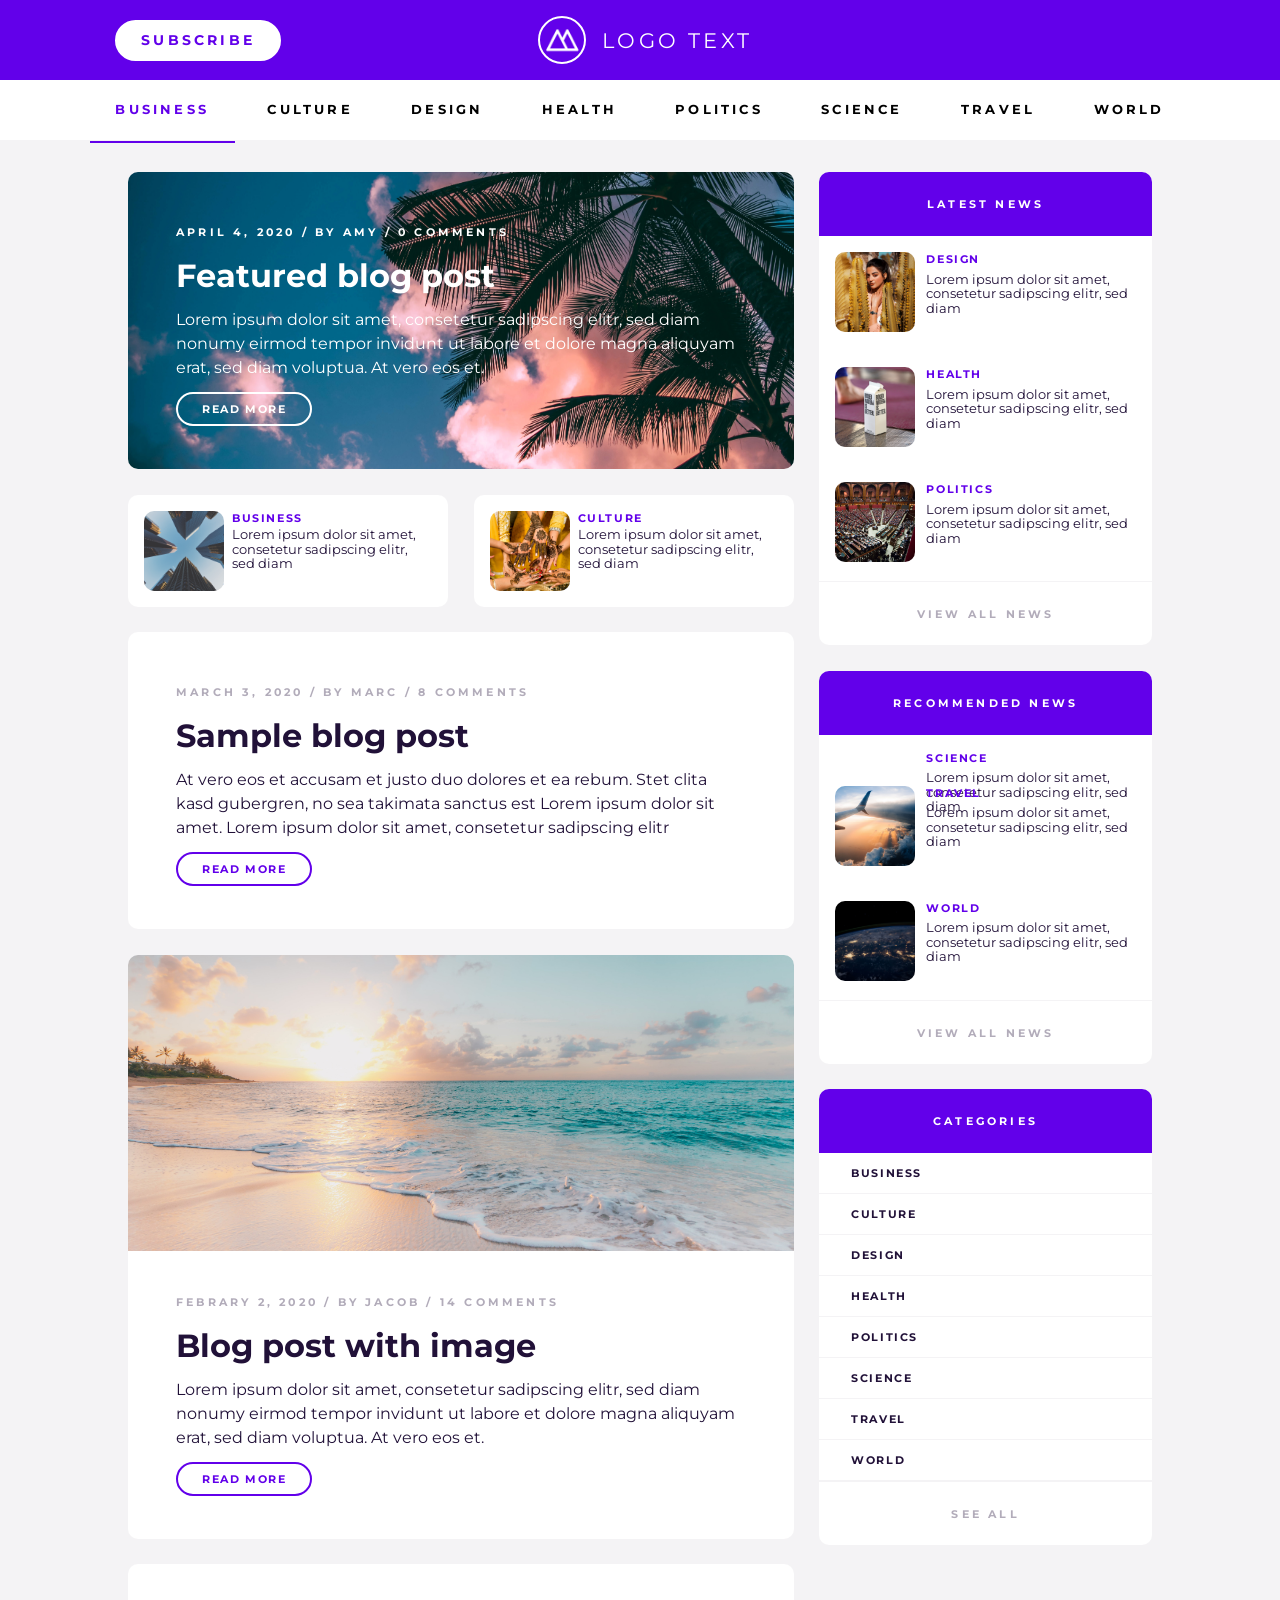
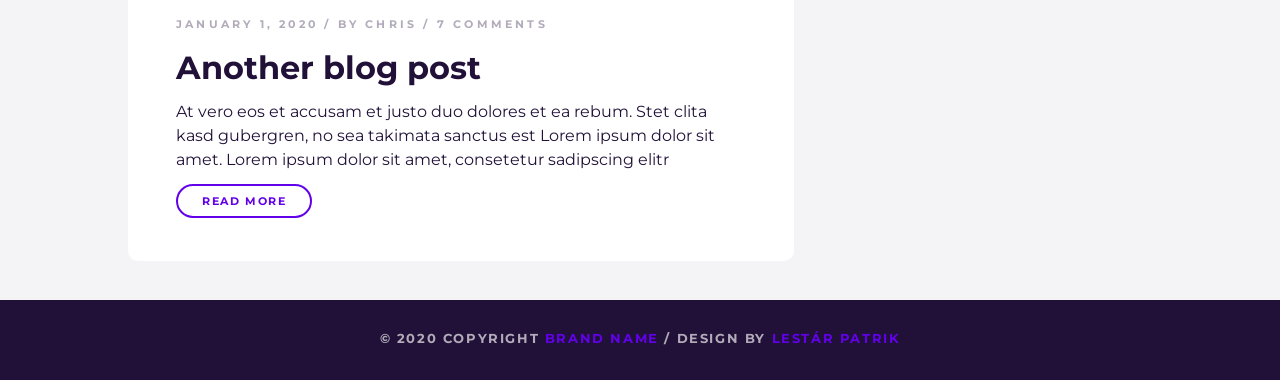
==== commit 64bbce69: "Footer" ====
--- a/blog.html
+++ b/blog.html
@@ -47,8 +47,7 @@
           <div class="health-content">
             <h3>Health</h3>
             <p>Lorem ipsum dolor sit amet, consetetur sadipscing elitr, sed diam</p>
-          </div
-        </div>
+          </div>
         <div class="politics">
           <img src="assets/marco-oriolesi-wqLGlhjr6Og-unsplash.jpg" alt="">
           <div class="politics-content">
@@ -57,8 +56,8 @@
           </div>
         </div>
         <a href="#">View all news</a>
+        </div>
       </div>
-    </div>
     <div class="business-culture">
       <div class="business">
         <img src="assets/samson-ZGjbiukp_-A-unsplash.jpg" alt="">
@@ -134,8 +133,9 @@
     <p>At vero eos et accusam et justo duo dolores et ea rebum. Stet clita kasd gubergren, no sea takimata sanctus est Lorem ipsum dolor sit amet. Lorem ipsum dolor sit amet, consetetur sadipscing elitr</p>
     <a href="#">Read More</a>
   </div>
-    <footer>
-
-    </footer>
+  </div>
+  <footer>
+    <p>© 2020 Copyright <a href="#">Brand Name</a> / Design by <a href="#">Lestár Patrik</a></p>
+  </footer>
   </body>
 </html>
--- a/blog.css
+++ b/blog.css
@@ -521,6 +521,7 @@
 		line-height: 1.5rem;
 		display: inline-block;
 		float: left;
+		margin-bottom: 3vw;
 	}
 	.another-blog h2 {
 		font-weight: bold;
@@ -597,3 +598,23 @@
 		line-height: 1.2rem;
 	}
 }
+/*==========FOOTER==========*/
+footer {
+	background-color: #211138;
+	width: 100vw;
+	height: 80px;
+	color: #B2ACBA;
+	text-align: center;
+	display: table;
+}
+footer p {
+	display: table-cell;
+	vertical-align: middle;
+	font-weight: bold;
+	text-transform: uppercase;
+	font-size: 0.8rem;
+	letter-spacing: 0.1rem;
+}
+footer a {
+	color: #6200EA;
+}
